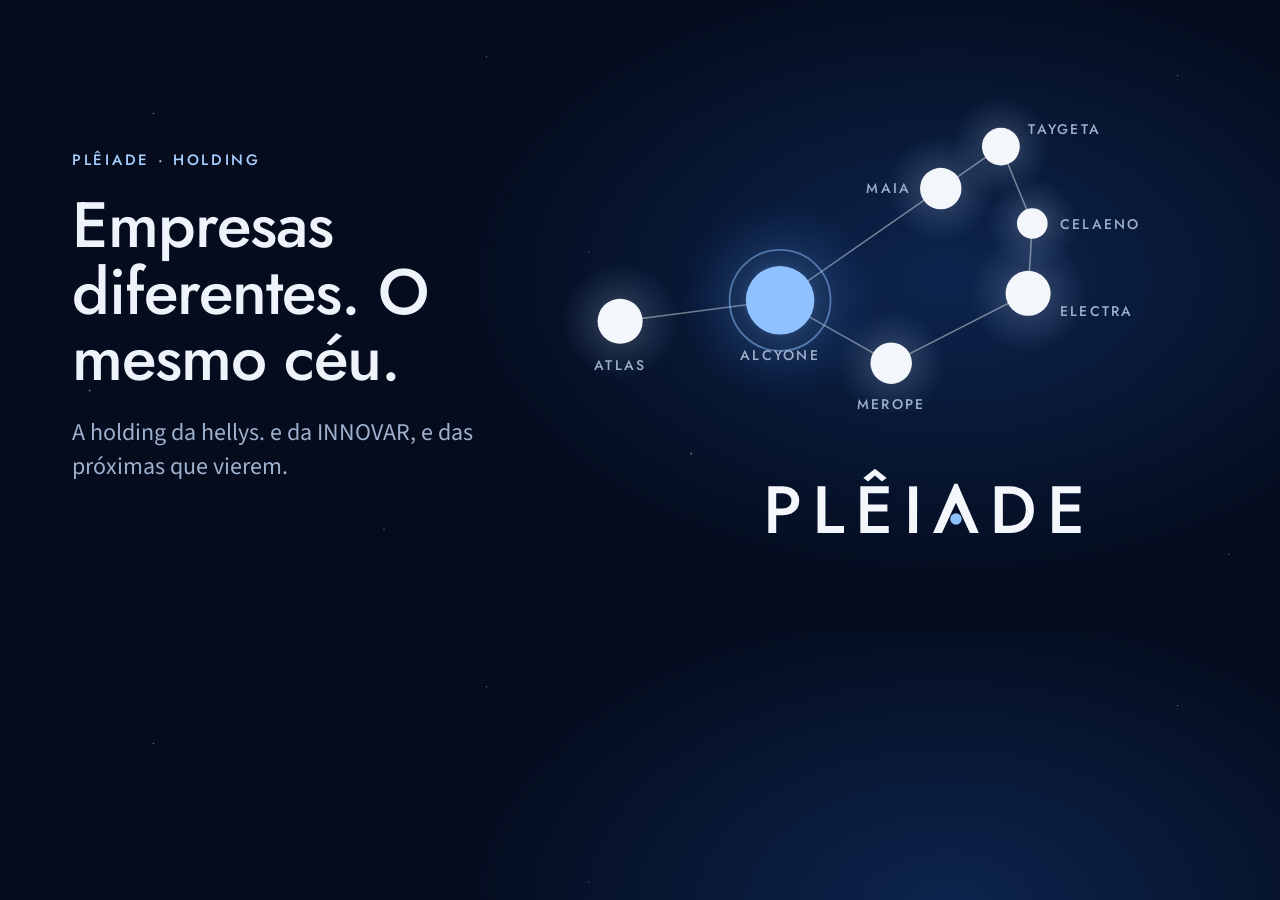
==== og/og.html @ 3663c22e "Site da Plêiade: carta celeste interativa Céu com luneta e as sete estrelas que acendem, hellys. com" ====
<!doctype html>
<html lang="pt-BR">
<head>
<meta charset="utf-8">
<!-- Fonte da imagem de prévia (og.png, 1200×630). Gerada com o Edge em modo headless. -->
<link rel="stylesheet" href="https://fonts.googleapis.com/css2?family=Jost:wght@500&family=Source+Sans+3:wght@400&display=block">
<style>
  html, body { margin: 0; }
  body {
    width: 1200px; height: 630px; overflow: hidden; position: relative;
    color: #eef3fb; font-family: "Source Sans 3", sans-serif;
    background:
      radial-gradient(ellipse 55% 70% at 74% 44%, rgba(37, 99, 201, 0.28), transparent 70%),
      radial-gradient(1px 1px at 12% 18%, #f3f6fb99, transparent),
      radial-gradient(1px 1px at 38% 9%, #f3f6fb80, transparent),
      radial-gradient(1.5px 1.5px at 54% 72%, #f3f6fb80, transparent),
      radial-gradient(1px 1px at 30% 84%, #f3f6fb80, transparent),
      radial-gradient(1px 1px at 92% 12%, #f3f6fb80, transparent),
      radial-gradient(1.5px 1.5px at 7% 62%, #f3f6fb80, transparent),
      radial-gradient(1px 1px at 46% 40%, #f3f6fb66, transparent),
      radial-gradient(1px 1px at 96% 88%, #f3f6fb80, transparent),
      #040c1e;
  }
  .txt { position: absolute; left: 72px; top: 150px; width: 470px; }
  .coord { font: 500 15px/20px Jost, sans-serif; letter-spacing: .18em; text-transform: uppercase; color: #a9cfff; }
  h1 { margin: 22px 0 0; font: 500 64px/1.04 Jost, sans-serif; letter-spacing: -.015em; }
  p { margin: 24px 0 0; font-size: 24px; line-height: 34px; color: #9fb0cc; }
  .ceu { position: absolute; right: 30px; top: 70px; width: 640px; }
  .fio { stroke: rgba(243,246,251,.45); stroke-width: .34; fill: none; }
  .st { fill: #f3f6fb; }
  .alc { fill: #8fc1ff; }
  .nome { font: 500 3.1px Jost, sans-serif; letter-spacing: .16em; fill: #9fb0cc; text-transform: uppercase; }
  .marca { position: absolute; right: 110px; bottom: 92px; width: 330px; }
</style>
</head>
<body>
  <div class="txt">
    <div class="coord">Plêiade · holding</div>
    <h1>Empresas diferentes. O mesmo céu.</h1>
    <p>A holding da hellys. e da INNOVAR, e das próximas que vierem.</p>
  </div>
  <svg class="ceu" viewBox="-14 -9 142 76">
    <defs>
      <radialGradient id="g"><stop offset="0" stop-color="#f3f6fb" stop-opacity=".5"/><stop offset=".35" stop-color="#cfe2ff" stop-opacity=".15"/><stop offset="1" stop-color="#8fc1ff" stop-opacity="0"/></radialGradient>
      <radialGradient id="a"><stop offset="0" stop-color="#8fc1ff" stop-opacity=".7"/><stop offset=".4" stop-color="#5a95e0" stop-opacity=".2"/><stop offset="1" stop-color="#2563c9" stop-opacity="0"/></radialGradient>
    </defs>
    <path class="fio" d="M6 46.75 L41.49 42.1 L66.14 56.05 L96.52 40.55 L97.45 25.05 L90.48 8 L77.14 17.3 L41.49 42.1"/>
    <circle cx="6" cy="46.75" r="13" fill="url(#g)"/><circle class="st" cx="6" cy="46.75" r="5"/>
    <circle cx="41.49" cy="42.1" r="22" fill="url(#a)"/><circle cx="41.49" cy="42.1" r="11.2" fill="none" stroke="#8fc1ff" stroke-width=".4" opacity=".5"/><circle class="alc" cx="41.49" cy="42.1" r="7.6"/>
    <circle cx="66.14" cy="56.05" r="12" fill="url(#g)"/><circle class="st" cx="66.14" cy="56.05" r="4.6"/>
    <circle cx="77.14" cy="17.3" r="12" fill="url(#g)"/><circle class="st" cx="77.14" cy="17.3" r="4.6"/>
    <circle cx="90.48" cy="8" r="11" fill="url(#g)"/><circle class="st" cx="90.48" cy="8" r="4.2"/>
    <circle cx="96.52" cy="40.55" r="13" fill="url(#g)"/><circle class="st" cx="96.52" cy="40.55" r="5"/>
    <circle cx="97.45" cy="25.05" r="10" fill="url(#g)"/><circle class="st" cx="97.45" cy="25.05" r="3.4"/>
    <text class="nome" x="6" y="57.6" text-anchor="middle">Atlas</text>
    <text class="nome" x="41.49" y="55.4" text-anchor="middle">Alcyone</text>
    <text class="nome" x="66.14" y="66.2" text-anchor="middle">Merope</text>
    <text class="nome" x="70.6" y="18.4" text-anchor="end">Maia</text>
    <text class="nome" x="96.6" y="5.2">Taygeta</text>
    <text class="nome" x="103.6" y="45.6">Electra</text>
    <text class="nome" x="103.6" y="26.2">Celaeno</text>
  </svg>
  <svg class="marca" viewBox="128 4 212 48" fill="#f3f6fb">
    <path d="M133.34285714285716 19.0V49.0H138.4V37.64285714285714H142.3857142857143Q145.68571428571428 37.64285714285714 148.0857142857143 36.50714285714285Q150.4857142857143 35.371428571428574 151.8357142857143 33.27142857142857Q153.18571428571428 31.17142857142857 153.18571428571428 28.299999999999997Q153.18571428571428 25.428571428571427 151.8357142857143 23.35Q150.4857142857143 21.271428571428572 148.0857142857143 20.135714285714286Q145.68571428571428 19.0 142.3857142857143 19.0ZM138.4 33.18571428571428V23.457142857142856H142.3857142857143Q145.0 23.457142857142856 146.5857142857143 24.678571428571427Q148.17142857142858 25.9 148.17142857142858 28.299999999999997Q148.17142857142858 30.7 146.5857142857143 31.942857142857143Q145.0 33.18571428571428 142.3857142857143 33.18571428571428Z"/>
    <path d="M164.9714285714286 19.0V49.0H181.94285714285715V44.457142857142856H170.02857142857144V19.0Z"/>
    <path d="M192.44285714285715 19.0V49.0H210.7V44.542857142857144H197.4142857142857V35.114285714285714H209.84285714285713V30.742857142857144H197.4142857142857V23.457142857142856H210.7V19.0ZM201.87142857142857 11.971428571428568 206.28571428571428 15.871428571428574 209.37142857142857 13.642857142857146 201.87142857142857 7.642857142857146 194.37142857142857 13.642857142857146 197.5 15.871428571428574Z"/>
    <path d="M223.7714285714286 19.0V49.0H228.91428571428574V19.0Z"/>
    <path d="M239.20 49.00 L252.86 17.33 L254.90 17.33 L268.56 49.00 L262.89 49.00 L253.88 29.56 L244.87 49.00 Z"/>
    <path d="M278.84285714285716 19.0V49.0H288.5285714285714Q293.1142857142857 49.0 296.5857142857143 47.135714285714286Q300.0571428571429 45.27142857142857 302.00714285714287 41.90714285714286Q303.95714285714286 38.542857142857144 303.95714285714286 34.0Q303.95714285714286 29.457142857142856 302.00714285714287 26.09285714285714Q300.0571428571429 22.728571428571428 296.5857142857143 20.864285714285714Q293.1142857142857 19.0 288.5285714285714 19.0ZM284.0285714285714 44.24285714285714V23.757142857142856H288.4Q290.62857142857143 23.757142857142856 292.51428571428573 24.4Q294.4 25.04285714285714 295.79285714285714 26.32857142857143Q297.1857142857143 27.614285714285714 297.97857142857146 29.542857142857144Q298.7714285714286 31.47142857142857 298.7714285714286 34.0Q298.7714285714286 36.528571428571425 297.97857142857146 38.457142857142856Q297.1857142857143 40.385714285714286 295.79285714285714 41.65Q294.4 42.91428571428571 292.51428571428573 43.57857142857142Q290.62857142857143 44.24285714285714 288.4 44.24285714285714Z"/>
    <path d="M315.74285714285713 19.0V49.0H334.0V44.542857142857144H320.71428571428567V35.114285714285714H333.1428571428571V30.742857142857144H320.71428571428567V23.457142857142856H334.0V19.0Z"/>
    <circle cx="253.88" cy="40" r="3.7" fill="#8fc1ff"/>
  </svg>
</body>
</html>
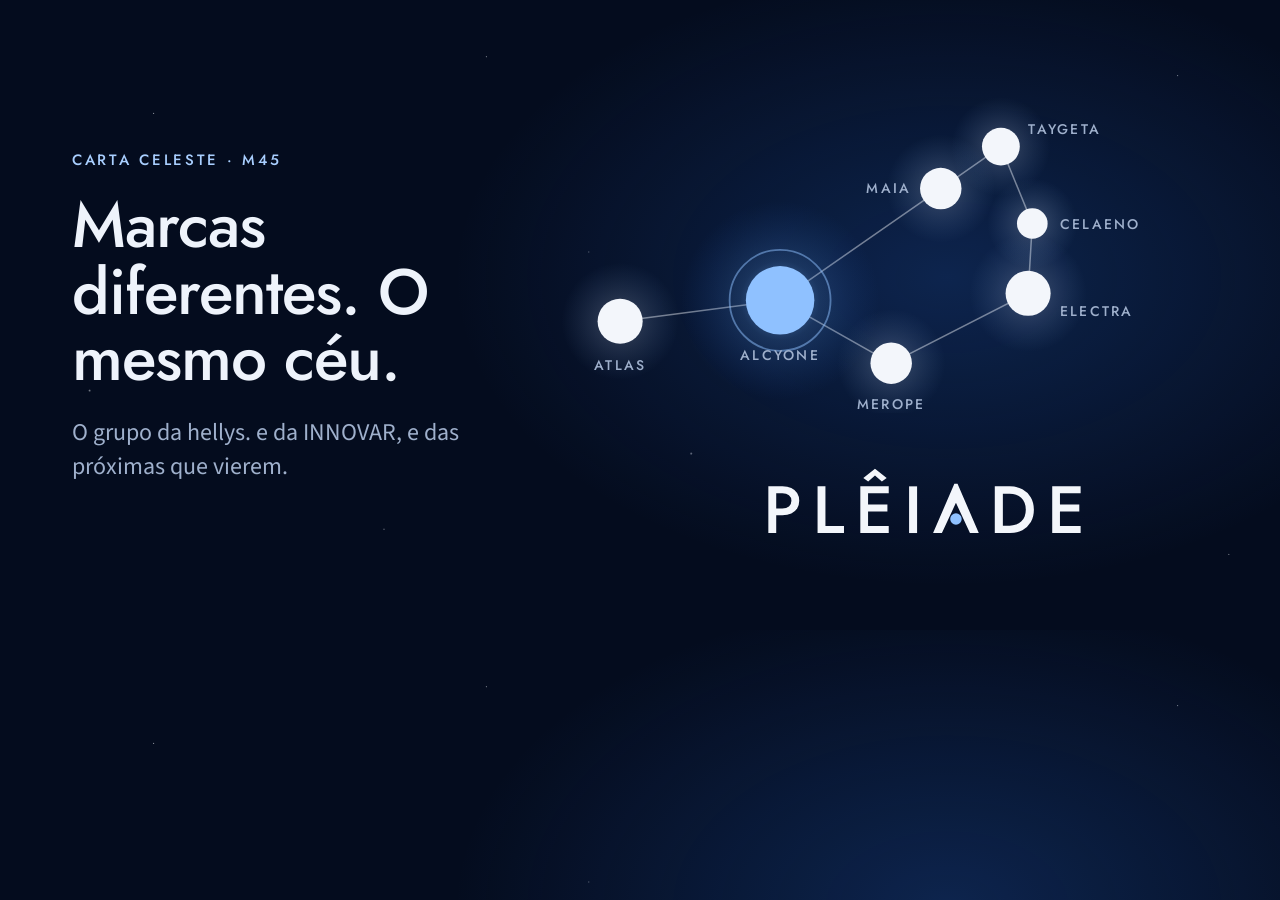
==== commit 7f390a27: "Abertura de observatório e Plêiade como grupo de marcas A abertura abre a cúpula com a assinatura gr" ====
--- a/og/og.html
+++ b/og/og.html
@@ -35,9 +35,9 @@
 </head>
 <body>
   <div class="txt">
-    <div class="coord">Plêiade · holding</div>
-    <h1>Empresas diferentes. O mesmo céu.</h1>
-    <p>A holding da hellys. e da INNOVAR, e das próximas que vierem.</p>
+    <div class="coord">Carta celeste · M45</div>
+    <h1>Marcas diferentes. O mesmo céu.</h1>
+    <p>O grupo da hellys. e da INNOVAR, e das próximas que vierem.</p>
   </div>
   <svg class="ceu" viewBox="-14 -9 142 76">
     <defs>
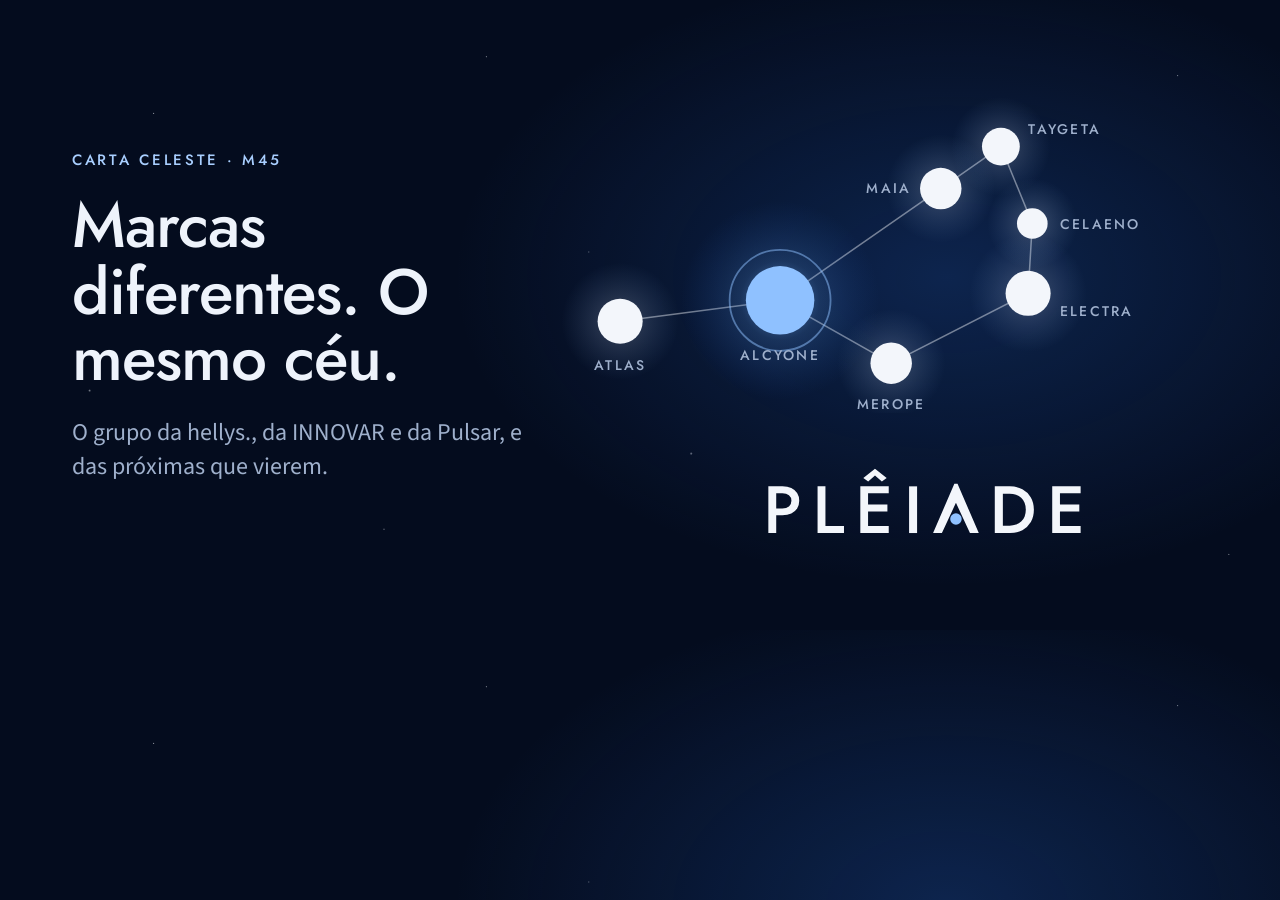
==== commit 98f6f102: "Pulsar entra no grupo: PL-03, lugar 3 da távola e rota de curiosidades Co-Authored-By: Claude Opus 5" ====
--- a/og/og.html
+++ b/og/og.html
@@ -37,7 +37,7 @@
   <div class="txt">
     <div class="coord">Carta celeste · M45</div>
     <h1>Marcas diferentes. O mesmo céu.</h1>
-    <p>O grupo da hellys. e da INNOVAR, e das próximas que vierem.</p>
+    <p>O grupo da hellys., da INNOVAR e da Pulsar, e das próximas que vierem.</p>
   </div>
   <svg class="ceu" viewBox="-14 -9 142 76">
     <defs>
